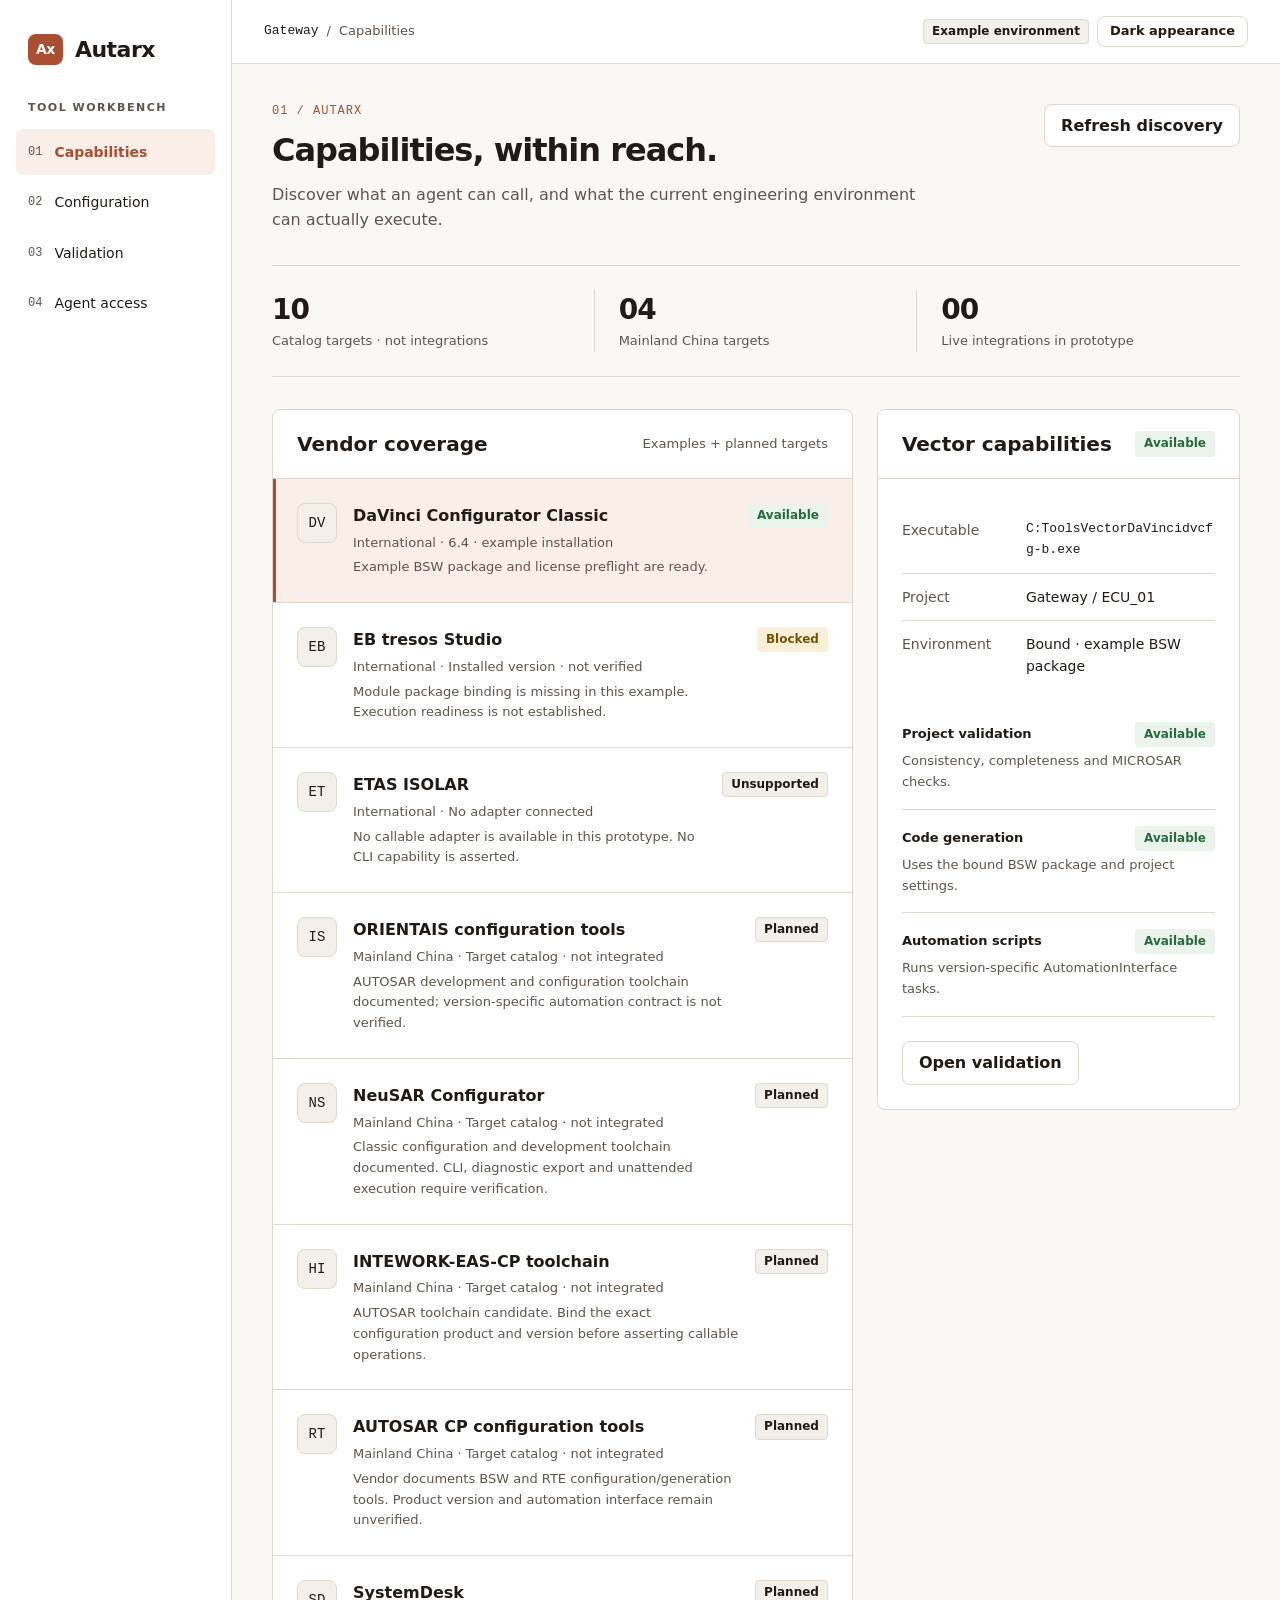
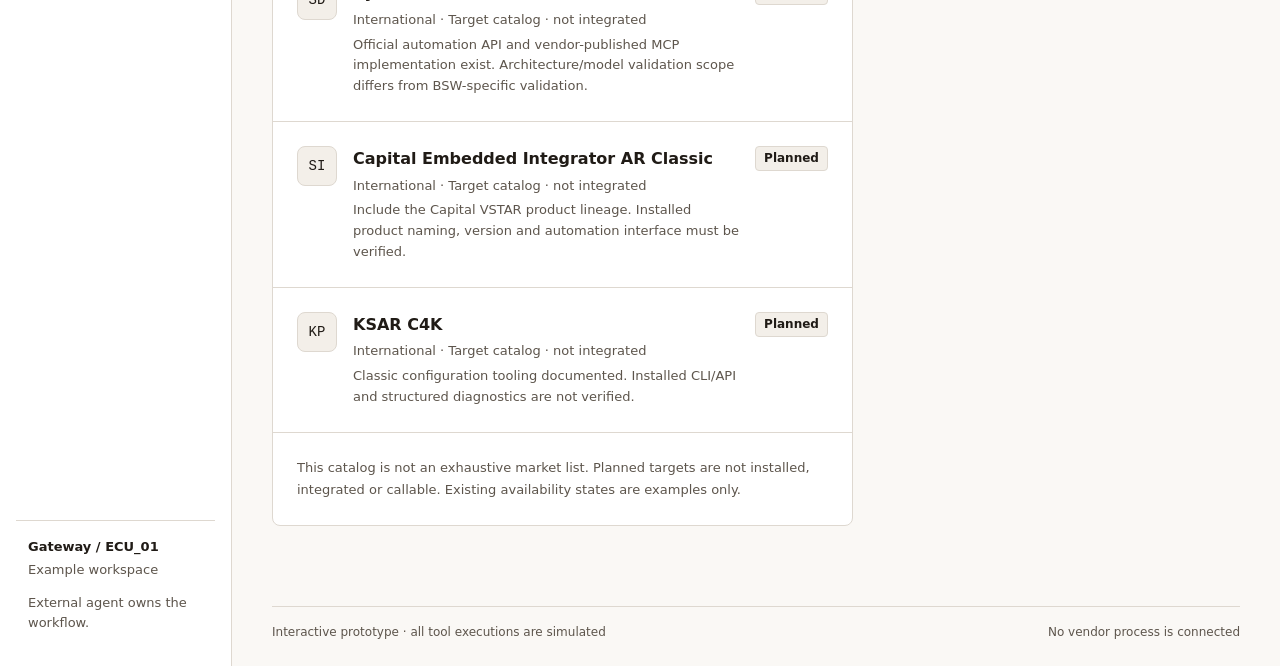
==== design/index.html @ ecdb45dd "design: persist interactive prototype checkpoint Persist the current interactive OpenDesign prototyp" ====
<!doctype html>
<html lang="zh-CN"><head><meta charset="utf-8"><meta name="viewport" content="width=device-width,initial-scale=1"><title>autarx — 原型</title><script>location.replace("prototype/tools.html"+location.search+location.hash)</script></head><body><a href="prototype/tools.html">打开 autarx</a></body></html>
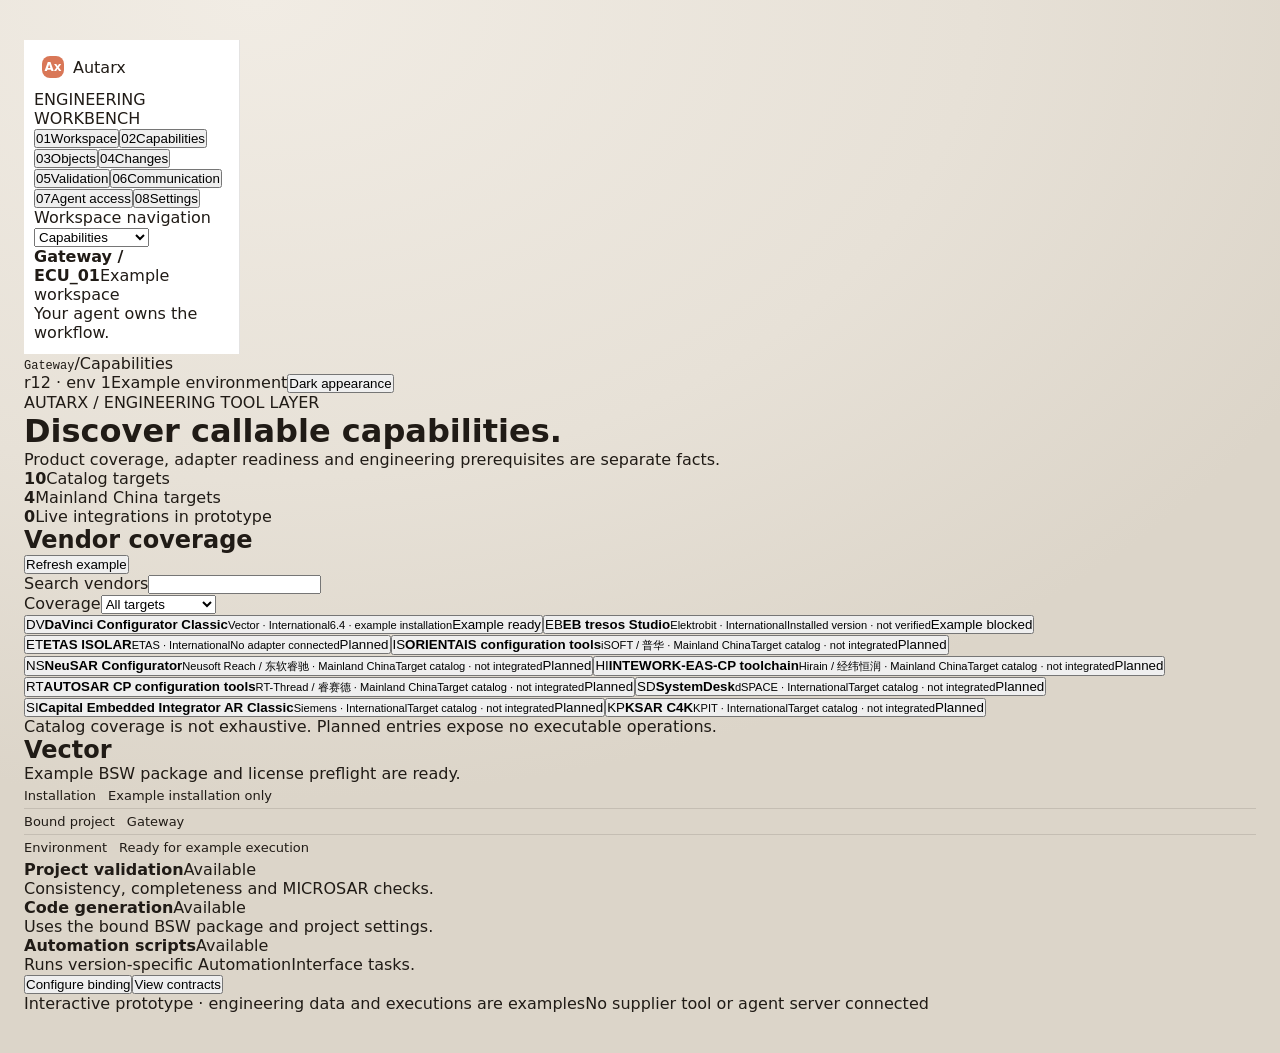
==== commit 11e5b900: "design: land tools workbench prototype polish (OpenDesign 2026-11-23)" ====
--- a/design/index.html
+++ b/design/index.html
@@ -1,2 +1 @@
-<!doctype html>
-<html lang="zh-CN"><head><meta charset="utf-8"><meta name="viewport" content="width=device-width,initial-scale=1"><title>autarx — 原型</title><script>location.replace("prototype/tools.html"+location.search+location.hash)</script></head><body><a href="prototype/tools.html">打开 autarx</a></body></html>
+<!DOCTYPE html><html lang="en"><head><meta charset="UTF-8"><meta name="viewport" content="width=device-width,initial-scale=1"><title>Autarx</title><script>location.replace("prototype/tools.html"+location.search)</script></head><body><a href="prototype/tools.html">Open Autarx workbench</a></body></html>
